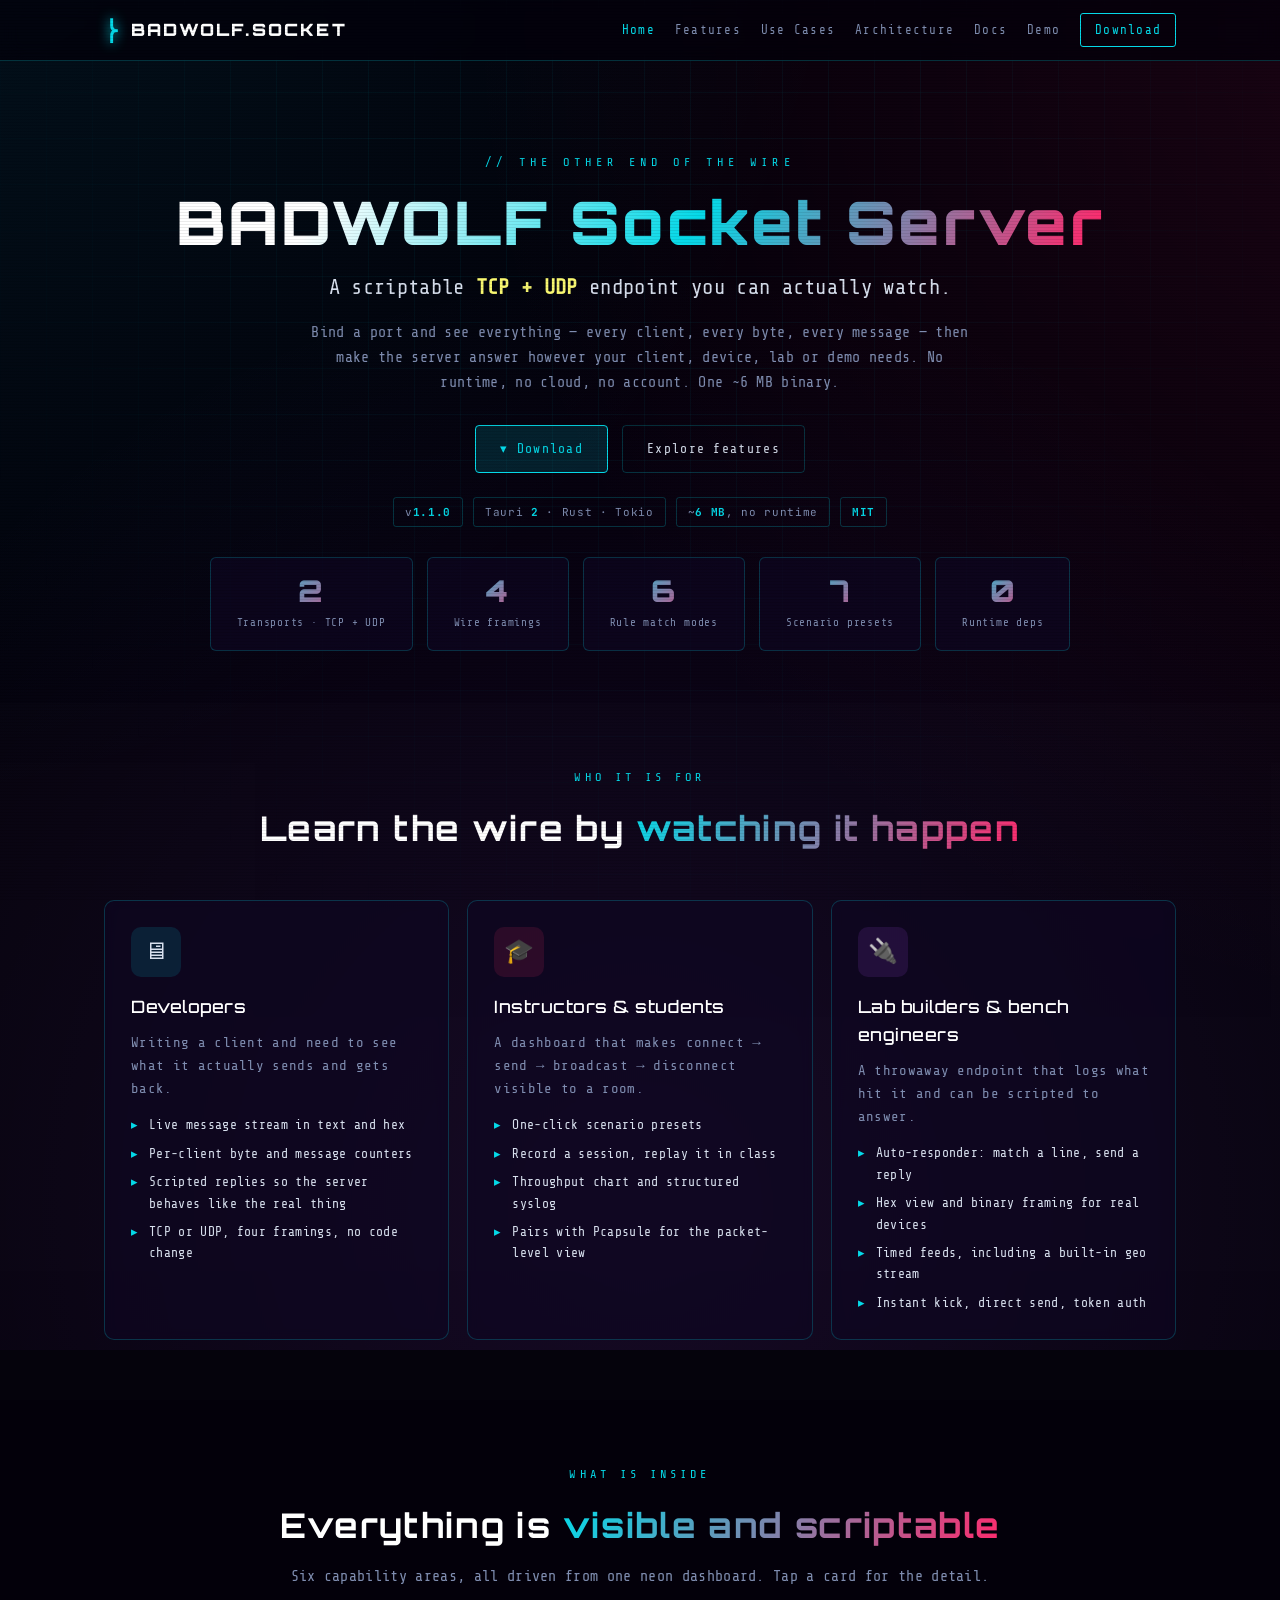
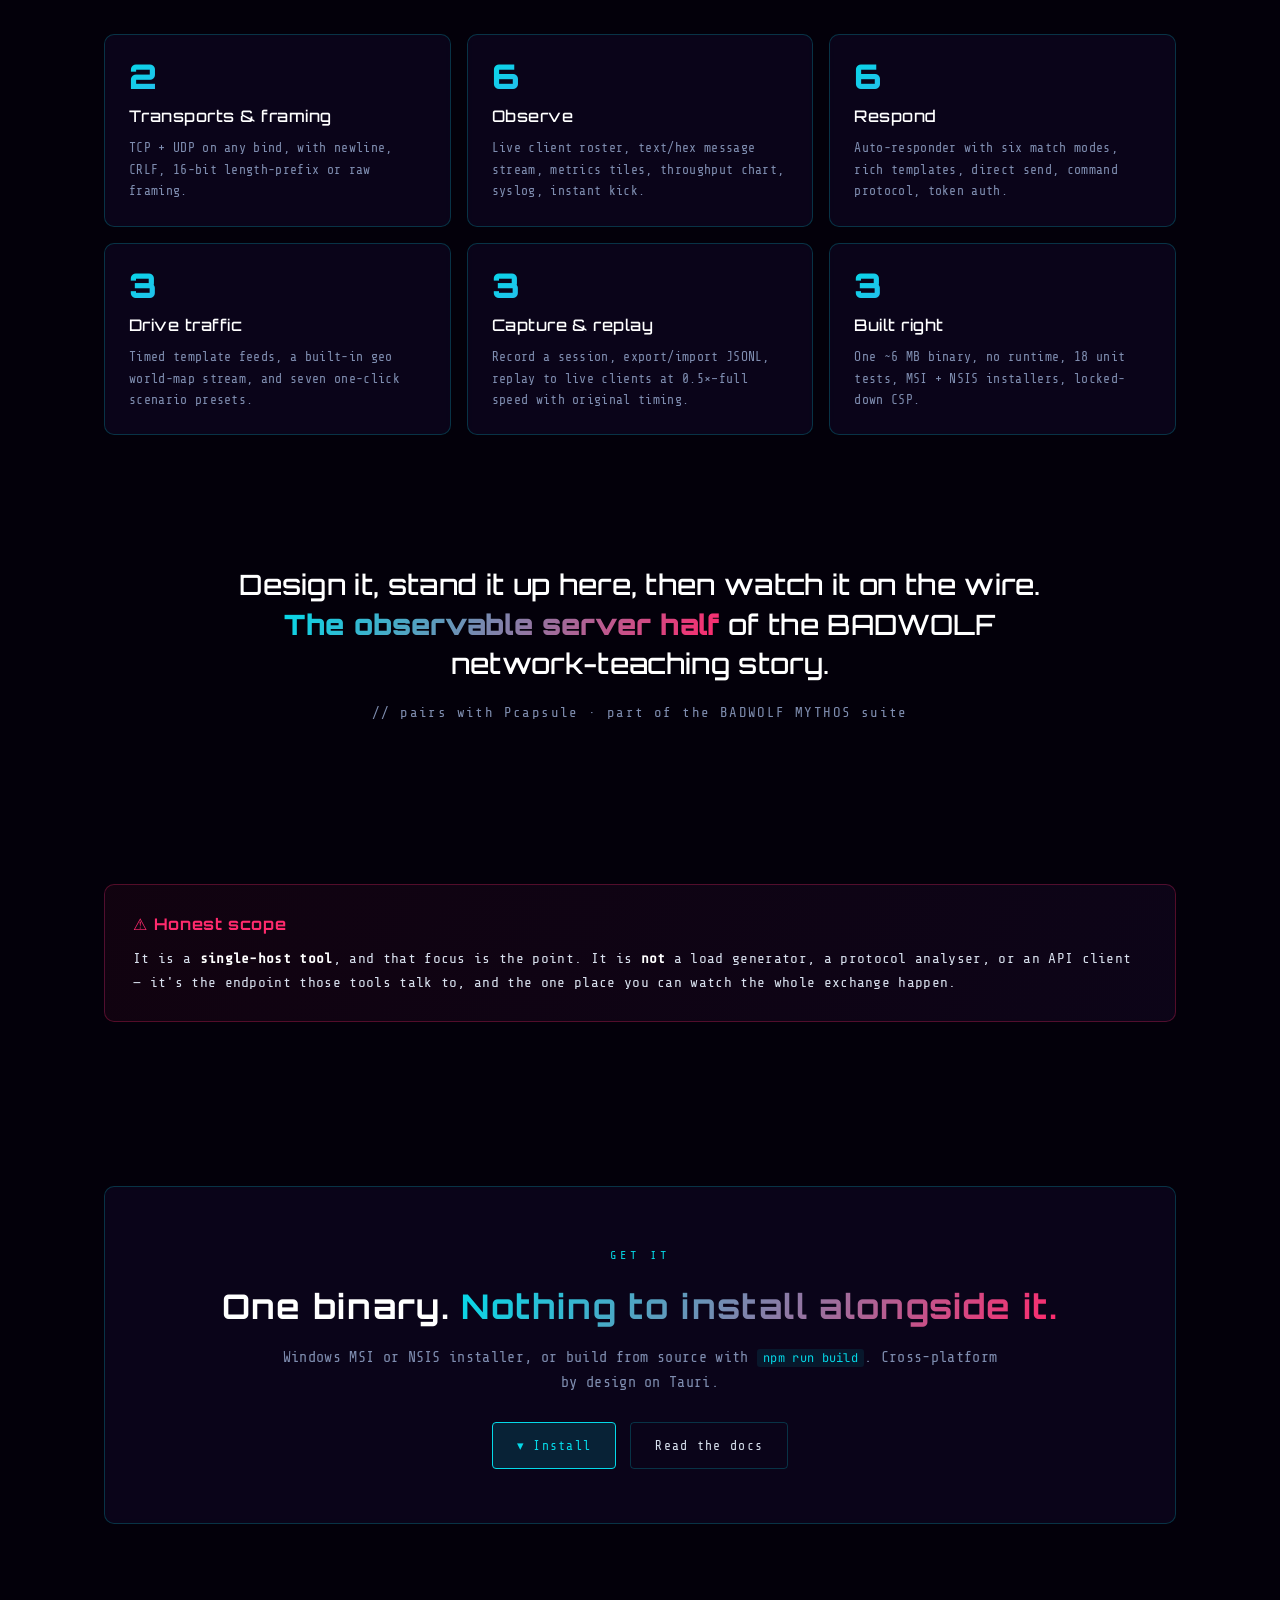
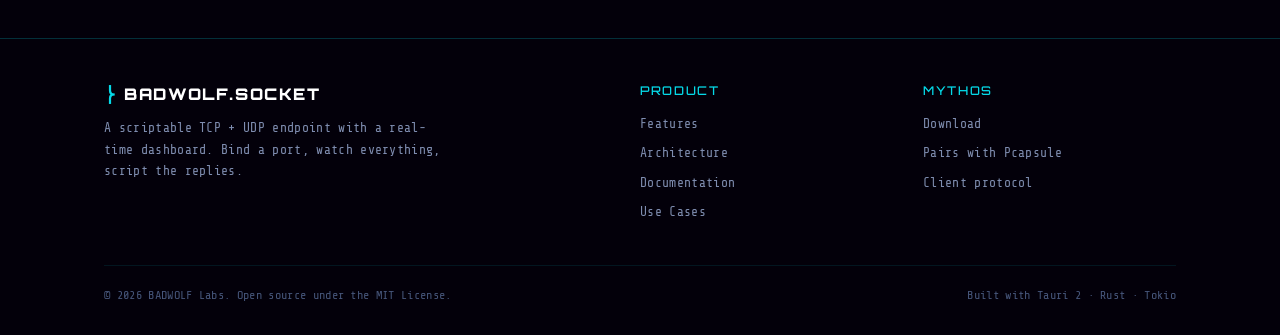
==== index.html @ 60effe46 "docs site — static pages for GitHub Pages HTML + CSS only. No application source, no binaries.  Co-A" ====
<!DOCTYPE html>
<html lang="en">
<head>
<meta charset="UTF-8" />
<meta name="viewport" content="width=device-width, initial-scale=1.0" />
<title>BADWOLF Socket Server — the other end of the wire</title>
<meta name="description" content="A scriptable TCP + UDP endpoint with a real-time cyberpunk dashboard. Auto-responder, feeds, hex, record/replay — one 6 MB binary, no runtime." />
<meta name="theme-color" content="#03000a" />
<link rel="preconnect" href="https://fonts.googleapis.com" />
<link rel="preconnect" href="https://fonts.gstatic.com" crossorigin />
<link href="https://fonts.googleapis.com/css2?family=Orbitron:wght@500;700;900&family=Share+Tech+Mono&family=JetBrains+Mono:wght@400;500;700&display=swap" rel="stylesheet" />
<link rel="stylesheet" href="styles.css" />
</head>
<body>
<div class="bg"></div><div class="grid-bg"></div><div class="scan"></div>

<nav class="nav">
  <div class="nav-inner">
    <a href="index.html" class="nav-brand"><span class="glyph">&#9132;</span> BADWOLF.SOCKET</a>
    <button class="nav-hamburger" aria-label="Menu">&#9776;</button>
    <div class="nav-links">
      <a href="index.html" class="active">Home</a>
      <a href="features.html">Features</a>
      <a href="use-cases.html">Use Cases</a>
      <a href="architecture.html">Architecture</a>
      <a href="docs.html">Docs</a>
      <a href="demo.html">Demo</a>
      <a href="docs.html#download" class="nav-cta">Download</a>
    </div>
  </div>
</nav>

<section class="hero">
  <div class="container">
    <div class="kicker reveal">// the other end of the wire</div>
    <h1 class="reveal reveal-delay-1">BADWOLF Socket Server</h1>
    <p class="hero-tagline reveal reveal-delay-2">A scriptable <b>TCP + UDP</b> endpoint you can actually watch.</p>
    <p class="hero-subtitle reveal reveal-delay-2">Bind a port and see everything — every client, every byte, every message — then make the server answer however your client, device, lab or demo needs. No runtime, no cloud, no account. One ~6&nbsp;MB binary.</p>
    <div class="hero-buttons reveal reveal-delay-3">
      <a href="docs.html#download" class="btn btn-primary">&#9662; Download</a>
      <a href="features.html" class="btn btn-ghost">Explore features</a>
    </div>
    <div class="badges reveal reveal-delay-3">
      <span class="badge">v<b>1.1.0</b></span>
      <span class="badge">Tauri <b>2</b> · Rust · Tokio</span>
      <span class="badge">~<b>6 MB</b>, no runtime</span>
      <span class="badge"><b>MIT</b></span>
    </div>
  </div>
  <div class="container">
    <div class="stats-strip reveal reveal-delay-3">
      <div class="stat"><div class="stat-val">2</div><div class="stat-lbl">Transports · TCP + UDP</div></div>
      <div class="stat"><div class="stat-val">4</div><div class="stat-lbl">Wire framings</div></div>
      <div class="stat"><div class="stat-val">6</div><div class="stat-lbl">Rule match modes</div></div>
      <div class="stat"><div class="stat-val">7</div><div class="stat-lbl">Scenario presets</div></div>
      <div class="stat"><div class="stat-val">0</div><div class="stat-lbl">Runtime deps</div></div>
    </div>
  </div>
</section>

<!-- WHO IT IS FOR -->
<section class="section value-props">
  <div class="container">
    <div class="reveal" style="text-align:center; margin-bottom:44px;">
      <span class="label">Who it is for</span>
      <h2>Learn the wire by <span class="gradient-text">watching it happen</span></h2>
    </div>
    <div class="grid-3">
      <div class="glass feature-card reveal reveal-delay-1">
        <div class="vp-icon" style="background:rgba(5,217,232,0.12);">&#128421;</div>
        <h4>Developers</h4>
        <p>Writing a client and need to see what it actually sends and gets back.</p>
        <ul>
          <li>Live message stream in text and hex</li>
          <li>Per-client byte and message counters</li>
          <li>Scripted replies so the server behaves like the real thing</li>
          <li>TCP or UDP, four framings, no code change</li>
        </ul>
      </div>
      <div class="glass feature-card reveal reveal-delay-2">
        <div class="vp-icon" style="background:rgba(255,42,109,0.12);">&#127891;</div>
        <h4>Instructors &amp; students</h4>
        <p>A dashboard that makes connect &rarr; send &rarr; broadcast &rarr; disconnect visible to a room.</p>
        <ul>
          <li>One-click scenario presets</li>
          <li>Record a session, replay it in class</li>
          <li>Throughput chart and structured syslog</li>
          <li>Pairs with Pcapsule for the packet-level view</li>
        </ul>
      </div>
      <div class="glass feature-card reveal reveal-delay-3">
        <div class="vp-icon" style="background:rgba(177,74,255,0.12);">&#128268;</div>
        <h4>Lab builders &amp; bench engineers</h4>
        <p>A throwaway endpoint that logs what hit it and can be scripted to answer.</p>
        <ul>
          <li>Auto-responder: match a line, send a reply</li>
          <li>Hex view and binary framing for real devices</li>
          <li>Timed feeds, including a built-in geo stream</li>
          <li>Instant kick, direct send, token auth</li>
        </ul>
      </div>
    </div>
  </div>
</section>

<!-- WHAT IS INSIDE -->
<section class="section">
  <div class="container">
    <div class="reveal" style="text-align:center; margin-bottom:44px;">
      <span class="label">What is inside</span>
      <h2>Everything is <span class="gradient-text">visible and scriptable</span></h2>
      <p class="subtitle" style="margin:12px auto 0;">Six capability areas, all driven from one neon dashboard. Tap a card for the detail.</p>
    </div>
    <div class="cat-cards">
      <a href="features.html#listen" class="glass cat-card reveal reveal-delay-1">
        <div class="cat-count">2</div><h4>Transports &amp; framing</h4>
        <p>TCP + UDP on any bind, with newline, CRLF, 16-bit length-prefix or raw framing.</p>
      </a>
      <a href="features.html#see" class="glass cat-card reveal reveal-delay-2">
        <div class="cat-count">6</div><h4>Observe</h4>
        <p>Live client roster, text/hex message stream, metrics tiles, throughput chart, syslog, instant kick.</p>
      </a>
      <a href="features.html#answer" class="glass cat-card reveal reveal-delay-3">
        <div class="cat-count">6</div><h4>Respond</h4>
        <p>Auto-responder with six match modes, rich templates, direct send, command protocol, token auth.</p>
      </a>
      <a href="features.html#drive" class="glass cat-card reveal reveal-delay-1">
        <div class="cat-count">3</div><h4>Drive traffic</h4>
        <p>Timed template feeds, a built-in geo world-map stream, and seven one-click scenario presets.</p>
      </a>
      <a href="features.html#capture" class="glass cat-card reveal reveal-delay-2">
        <div class="cat-count">3</div><h4>Capture &amp; replay</h4>
        <p>Record a session, export/import JSONL, replay to live clients at 0.5&times;&ndash;full speed with original timing.</p>
      </a>
      <a href="features.html#built" class="glass cat-card reveal reveal-delay-3">
        <div class="cat-count">3</div><h4>Built right</h4>
        <p>One ~6 MB binary, no runtime, 18 unit tests, MSI + NSIS installers, locked-down CSP.</p>
      </a>
    </div>
  </div>
</section>

<!-- POSITIONING -->
<section class="quote-section">
  <div class="container">
    <blockquote class="reveal">Design it, stand it up here, then watch it on the wire.
      <span class="gradient-text">The observable server half</span> of the BADWOLF network-teaching story.</blockquote>
    <cite class="reveal reveal-delay-1">// pairs with Pcapsule &middot; part of the BADWOLF MYTHOS suite</cite>
  </div>
</section>

<!-- HONEST SCOPE -->
<section class="section">
  <div class="container">
    <div class="callout reveal">
      <h3>&#9888; Honest scope</h3>
      <p>It is a <b>single-host tool</b>, and that focus is the point. It is <b>not</b> a load generator,
      a protocol analyser, or an API client — it's the endpoint those tools talk to, and the one place
      you can watch the whole exchange happen.</p>
    </div>
  </div>
</section>

<!-- CTA -->
<section class="cta-section" id="download">
  <div class="container">
    <div class="glass reveal">
      <span class="label">Get it</span>
      <h2>One binary. <span class="gradient-text">Nothing to install alongside it.</span></h2>
      <p class="subtitle" style="margin:12px auto 0;">Windows MSI or NSIS installer, or build from source with <code>npm run build</code>. Cross-platform by design on Tauri.</p>
      <div class="cta-buttons">
        <a href="docs.html#download" class="btn btn-primary">&#9662; Install</a>
        <a href="docs.html" class="btn btn-ghost">Read the docs</a>
      </div>
    </div>
  </div>
</section>

<footer class="footer">
  <div class="container">
    <div class="footer-grid">
      <div class="footer-brand">
        <div class="logo"><span class="glyph">&#9132;</span> BADWOLF.SOCKET</div>
        <p>A scriptable TCP + UDP endpoint with a real-time dashboard. Bind a port, watch everything, script the replies.</p>
      </div>
      <div class="footer-col">
        <h5>Product</h5>
        <a href="features.html">Features</a>
        <a href="architecture.html">Architecture</a>
        <a href="docs.html">Documentation</a>
        <a href="use-cases.html">Use Cases</a>
      </div>
      <div class="footer-col">
        <h5>MYTHOS</h5>
        <a href="docs.html#download">Download</a>
        <a href="use-cases.html">Pairs with Pcapsule</a>
        <a href="docs.html#protocol">Client protocol</a>
      </div>
    </div>
    <div class="footer-bottom">
      <span>&copy; 2026 BADWOLF Labs. Open source under the MIT License.</span>
      <span>Built with Tauri 2 &middot; Rust &middot; Tokio</span>
    </div>
  </div>
</footer>

<script>
  const io = new IntersectionObserver((es) => es.forEach((e) => { if (e.isIntersecting) { e.target.classList.add("in"); io.unobserve(e.target); } }), { threshold: 0.12 });
  document.querySelectorAll(".reveal").forEach((el) => io.observe(el));
  document.querySelector(".nav-hamburger")?.addEventListener("click", () => document.querySelector(".nav-links").classList.toggle("open"));
</script>
</body>
</html>
---- styles.css ----
/* ============================================================
   BADWOLF // SOCKET SERVER — docs site theme
   Shared by index / features / use-cases / architecture / docs
   ============================================================ */

:root {
  --bg-0: #03000a; --bg-1: #06010f; --bg-2: #0a0418; --bg-3: #11082a;
  --card: rgba(14, 7, 34, 0.66); --card-2: rgba(18, 9, 44, 0.9);
  --line: rgba(5, 217, 232, 0.22);
  --cyan: #05d9e8; --pink: #ff2a6d; --violet: #b14aff; --lime: #00ff9f;
  --yellow: #f9f871; --amber: #ff9b00;
  --text: #d8e0ee; --bright: #ffffff; --dim: #7f8db0; --faint: #46557a;
  --sans: "Orbitron", system-ui, sans-serif;
  --mono: "Share Tech Mono", monospace;
  --code: "JetBrains Mono", monospace;
}
* { box-sizing: border-box; margin: 0; padding: 0; }
html { scroll-behavior: smooth; }
body {
  font-family: var(--mono); background: var(--bg-0); color: var(--text);
  line-height: 1.65; letter-spacing: 0.02em; overflow-x: hidden;
  -webkit-font-smoothing: antialiased;
}
a { color: inherit; }

/* backdrop */
.bg { position: fixed; inset: 0; z-index: -2; }
.bg::before { content: ""; position: absolute; inset: -50%;
  background:
    radial-gradient(circle at 18% 12%, rgba(5,217,232,0.10), transparent 40%),
    radial-gradient(circle at 82% 26%, rgba(255,42,109,0.10), transparent 40%),
    radial-gradient(circle at 50% 92%, rgba(177,74,255,0.10), transparent 45%); }
.grid-bg { position: fixed; inset: 0; z-index: -1; pointer-events: none;
  background-image:
    linear-gradient(rgba(5,217,232,0.05) 1px, transparent 1px),
    linear-gradient(90deg, rgba(5,217,232,0.05) 1px, transparent 1px);
  background-size: 46px 46px;
  mask-image: radial-gradient(ellipse at 50% 0%, #000 30%, transparent 82%); }
.scan { position: fixed; inset: 0; z-index: 999; pointer-events: none; opacity: 0.5;
  background: repeating-linear-gradient(0deg, rgba(0,0,0,0.16) 0 1px, transparent 1px 3px); }

.container { max-width: 1120px; margin: 0 auto; padding: 0 24px; }

/* nav */
.nav { position: sticky; top: 0; z-index: 50; backdrop-filter: blur(10px);
  background: rgba(3,0,10,0.72); border-bottom: 1px solid var(--line); }
.nav-inner { display: flex; align-items: center; justify-content: space-between; height: 60px; max-width: 1120px; margin: 0 auto; padding: 0 24px; }
.nav-brand { font-family: var(--sans); font-weight: 900; font-size: 17px; letter-spacing: 0.13em;
  color: #fff; text-decoration: none; display: flex; align-items: center; gap: 9px; }
.nav-brand .glyph { color: var(--cyan); text-shadow: 0 0 12px var(--cyan); font-size: 21px; }
.nav-links { display: flex; align-items: center; gap: 20px; }
.nav-links a { color: var(--dim); text-decoration: none; font-size: 12.5px; letter-spacing: 0.1em; transition: color .15s; }
.nav-links a:hover, .nav-links a.active { color: var(--cyan); }
.nav-cta { border: 1px solid var(--cyan); border-radius: 3px; padding: 6px 14px; color: var(--cyan) !important; }
.nav-cta:hover { background: rgba(5,217,232,0.14); box-shadow: 0 0 14px rgba(5,217,232,0.3); }
.nav-hamburger { display: none; background: none; border: none; color: var(--cyan); font-size: 22px; cursor: pointer; }

/* headings */
h1 { font-family: var(--sans); font-weight: 900; letter-spacing: 0.04em; line-height: 1.06; color: #fff; }
h2 { font-family: var(--sans); font-weight: 700; letter-spacing: 0.04em; font-size: clamp(24px, 3.6vw, 34px); color: #fff; }
h3 { font-family: var(--sans); font-weight: 700; letter-spacing: 0.04em; font-size: 19px; color: #fff; }
h4 { font-family: var(--sans); font-weight: 500; letter-spacing: 0.03em; color: #fff; }
.gradient-text { background: linear-gradient(120deg, var(--cyan), var(--pink));
  -webkit-background-clip: text; -webkit-text-fill-color: transparent; background-clip: text; }
.label { display: inline-block; color: var(--cyan); font-size: 12px; letter-spacing: 0.34em; text-transform: uppercase; margin-bottom: 12px; }
.subtitle { color: var(--dim); font-size: 15px; max-width: 720px; }

/* hero */
.hero { text-align: center; padding: 92px 0 46px; }
.hero .kicker { color: var(--cyan); font-size: 12px; letter-spacing: 0.42em; text-transform: uppercase; }
.hero h1 { font-size: clamp(34px, 6vw, 60px); margin: 18px 0 16px;
  background: linear-gradient(120deg, #fff 20%, var(--cyan) 55%, var(--pink) 92%);
  -webkit-background-clip: text; -webkit-text-fill-color: transparent; background-clip: text; }
.hero-tagline { font-size: clamp(17px, 2.4vw, 21px); color: var(--text); max-width: 760px; margin: 0 auto; }
.hero-tagline b { color: var(--yellow); }
.hero-subtitle { color: var(--dim); font-size: 15px; max-width: 680px; margin: 16px auto 0; }
.hero-buttons { display: flex; gap: 14px; justify-content: center; flex-wrap: wrap; margin-top: 30px; }

/* buttons */
.btn { font-family: var(--mono); font-size: 13px; letter-spacing: 0.1em; text-decoration: none;
  padding: 12px 24px; border-radius: 4px; border: 1px solid transparent; cursor: pointer; transition: all .15s; display: inline-block; }
.btn-primary { background: rgba(5,217,232,0.14); border-color: var(--cyan); color: var(--cyan); }
.btn-primary:hover { background: rgba(5,217,232,0.24); box-shadow: 0 0 18px rgba(5,217,232,0.35); }
.btn-ghost { border-color: var(--line); color: var(--text); }
.btn-ghost:hover { border-color: var(--pink); color: var(--pink); }

/* badges */
.badges { display: flex; gap: 10px; justify-content: center; flex-wrap: wrap; margin-top: 24px; }
.badge { font-family: var(--code); font-size: 11px; letter-spacing: 0.06em; color: var(--dim);
  border: 1px solid var(--line); border-radius: 3px; padding: 5px 11px; }
.badge b { color: var(--cyan); font-weight: 700; }

/* stats strip */
.stats-strip { display: flex; flex-wrap: wrap; gap: 14px; justify-content: center; margin: 30px 0 6px; }
.stat { background: var(--card); border: 1px solid var(--line); border-radius: 6px; padding: 18px 26px; text-align: center; min-width: 130px; }
.stat-val { font-family: var(--sans); font-weight: 900; font-size: 30px; line-height: 1;
  background: linear-gradient(135deg, var(--cyan), var(--pink));
  -webkit-background-clip: text; -webkit-text-fill-color: transparent; background-clip: text; }
.stat-lbl { font-size: 11px; color: var(--dim); margin-top: 8px; letter-spacing: 0.07em; }

/* sections */
.section { padding: 60px 0; }
.section-sm { padding: 30px 0; }
.section:nth-of-type(even) { background: rgba(255,255,255,0.012); }

/* glass card */
.glass { background: var(--card); border: 1px solid var(--line); border-radius: 10px; backdrop-filter: blur(6px); }

/* grids */
.grid-3 { display: grid; grid-template-columns: repeat(auto-fit, minmax(280px, 1fr)); gap: 18px; }
.grid-2 { display: grid; grid-template-columns: repeat(auto-fit, minmax(320px, 1fr)); gap: 18px; }

.feature-card { padding: 26px; transition: transform .18s, border-color .18s, box-shadow .18s; }
.feature-card:hover { transform: translateY(-3px); border-color: var(--cyan); box-shadow: 0 10px 34px rgba(5,217,232,0.12); }
.feature-card h4 { font-size: 17px; margin-bottom: 10px; }
.feature-card p { color: var(--dim); font-size: 14px; }
.feature-card ul { list-style: none; margin-top: 14px; display: flex; flex-direction: column; gap: 7px; }
.feature-card li { color: var(--text); font-size: 13px; padding-left: 18px; position: relative; }
.feature-card li::before { content: "▸"; color: var(--cyan); position: absolute; left: 0; }
.vp-icon { width: 50px; height: 50px; border-radius: 10px; display: flex; align-items: center; justify-content: center; font-size: 24px; margin-bottom: 16px; }

/* category cards */
.cat-cards { display: grid; grid-template-columns: repeat(auto-fill, minmax(300px, 1fr)); gap: 16px; }
.cat-card { padding: 24px; text-decoration: none; display: block; transition: transform .18s, border-color .18s, box-shadow .18s; }
.cat-card:hover { transform: translateY(-3px); border-color: var(--cyan); box-shadow: 0 10px 34px rgba(5,217,232,0.12); }
.cat-count { font-family: var(--sans); font-weight: 900; font-size: 34px; line-height: 1;
  background: linear-gradient(135deg, var(--cyan), var(--violet));
  -webkit-background-clip: text; -webkit-text-fill-color: transparent; background-clip: text; margin-bottom: 10px; }
.cat-card h4 { font-size: 16px; margin-bottom: 8px; }
.cat-card p { color: var(--dim); font-size: 13px; }

/* feature page: accented cards */
.feat-grid { display: grid; grid-template-columns: repeat(auto-fill, minmax(300px, 1fr)); gap: 16px; }
.feat-card { padding: 22px; position: relative; overflow: hidden; transition: transform .18s, border-color .18s, box-shadow .18s; }
.feat-card::before { content: ""; position: absolute; left: 0; top: 0; bottom: 0; width: 3px; background: var(--accent, var(--cyan)); opacity: .85; }
.feat-card:hover { transform: translateY(-3px); border-color: var(--accent, var(--cyan)); box-shadow: 0 8px 30px rgba(5,217,232,0.12); }
.feat-card .ic { font-size: 24px; display: block; margin-bottom: 12px; color: var(--accent, var(--cyan)); }
.feat-card h4 { font-size: 15px; margin-bottom: 8px; }
.feat-card p { color: var(--dim); font-size: 13px; }
.c-cyan { --accent: var(--cyan); } .c-pink { --accent: var(--pink); } .c-violet { --accent: var(--violet); }
.c-lime { --accent: var(--lime); } .c-amber { --accent: var(--amber); } .c-yellow { --accent: var(--yellow); }

/* code + inline */
code { font-family: var(--code); font-size: 12px; color: var(--cyan); background: rgba(5,217,232,0.09); padding: 1px 6px; border-radius: 3px; }
pre { background: var(--bg-1); border: 1px solid var(--line); border-radius: 8px; padding: 18px 20px; overflow-x: auto; margin: 14px 0; }
pre code { background: none; color: var(--text); padding: 0; font-size: 12.5px; line-height: 1.7; }
.cat-header { margin-bottom: 34px; }

/* tables */
table { width: 100%; border-collapse: collapse; margin: 14px 0; font-size: 13px; }
th, td { text-align: left; padding: 10px 12px; border-bottom: 1px solid rgba(5,217,232,0.14); }
th { color: var(--cyan); font-weight: 700; letter-spacing: 0.06em; }
td code { font-size: 11.5px; }

/* quote / positioning */
.quote-section { padding: 70px 0; text-align: center; }
.quote-section blockquote { font-family: var(--sans); font-weight: 500; font-size: clamp(20px, 3vw, 28px);
  line-height: 1.4; max-width: 860px; margin: 0 auto; color: #fff; }
.quote-section blockquote .gradient-text { font-weight: 900; }
.quote-section cite { display: block; margin-top: 18px; color: var(--dim); font-size: 14px; font-style: normal; letter-spacing: 0.1em; }

/* callout */
.callout { border-radius: 10px; padding: 26px 28px; margin: 30px 0;
  background: linear-gradient(120deg, rgba(255,42,109,0.06), rgba(177,74,255,0.06)); border: 1px solid rgba(255,42,109,0.28); }
.callout h3 { color: var(--pink); font-size: 16px; margin-bottom: 10px; }
.callout p { color: var(--text); font-size: 14.5px; }
.callout p b { color: #fff; }

/* CTA */
.cta-section { padding: 74px 0; text-align: center; }
.cta-section .glass { padding: 54px 30px; }
.cta-buttons { display: flex; gap: 14px; justify-content: center; flex-wrap: wrap; margin-top: 26px; }

/* steps */
.steps { counter-reset: step; display: flex; flex-direction: column; gap: 14px; }
.step { display: flex; gap: 16px; align-items: flex-start; }
.step::before { counter-increment: step; content: counter(step); flex-shrink: 0;
  width: 32px; height: 32px; border-radius: 50%; border: 1px solid var(--cyan); color: var(--cyan);
  display: flex; align-items: center; justify-content: center; font-family: var(--sans); font-weight: 700; font-size: 14px; }
.step div h4 { font-size: 15px; margin-bottom: 4px; }
.step div p { color: var(--dim); font-size: 13.5px; }

/* footer */
.footer { border-top: 1px solid var(--line); margin-top: 40px; padding: 42px 0 30px; }
.footer-grid { display: grid; grid-template-columns: 2fr 1fr 1fr; gap: 30px; }
.footer-brand .logo { font-family: var(--sans); font-weight: 900; color: #fff; font-size: 16px; letter-spacing: 0.1em; margin-bottom: 10px; }
.footer-brand .logo .glyph { color: var(--cyan); }
.footer-brand p { color: var(--dim); font-size: 13px; max-width: 340px; }
.footer-col h5 { font-family: var(--sans); font-weight: 500; color: var(--cyan); font-size: 12px; letter-spacing: 0.14em; text-transform: uppercase; margin-bottom: 12px; }
.footer-col a { display: block; color: var(--dim); text-decoration: none; font-size: 13px; margin-bottom: 8px; transition: color .15s; }
.footer-col a:hover { color: var(--cyan); }
.footer-bottom { display: flex; justify-content: space-between; flex-wrap: wrap; gap: 10px;
  margin-top: 34px; padding-top: 20px; border-top: 1px solid rgba(5,217,232,0.1); color: var(--faint); font-size: 12px; }

/* reveal */
.reveal { opacity: 0; transform: translateY(18px); transition: opacity .5s ease, transform .5s ease; }
.reveal.in { opacity: 1; transform: none; }
.reveal-delay-1 { transition-delay: .06s; } .reveal-delay-2 { transition-delay: .12s; } .reveal-delay-3 { transition-delay: .18s; }

@media (max-width: 760px) {
  .nav-links { display: none; }
  .footer-grid { grid-template-columns: 1fr; }
  .grid-3, .grid-2, .cat-cards, .feat-grid { grid-template-columns: 1fr; }
}
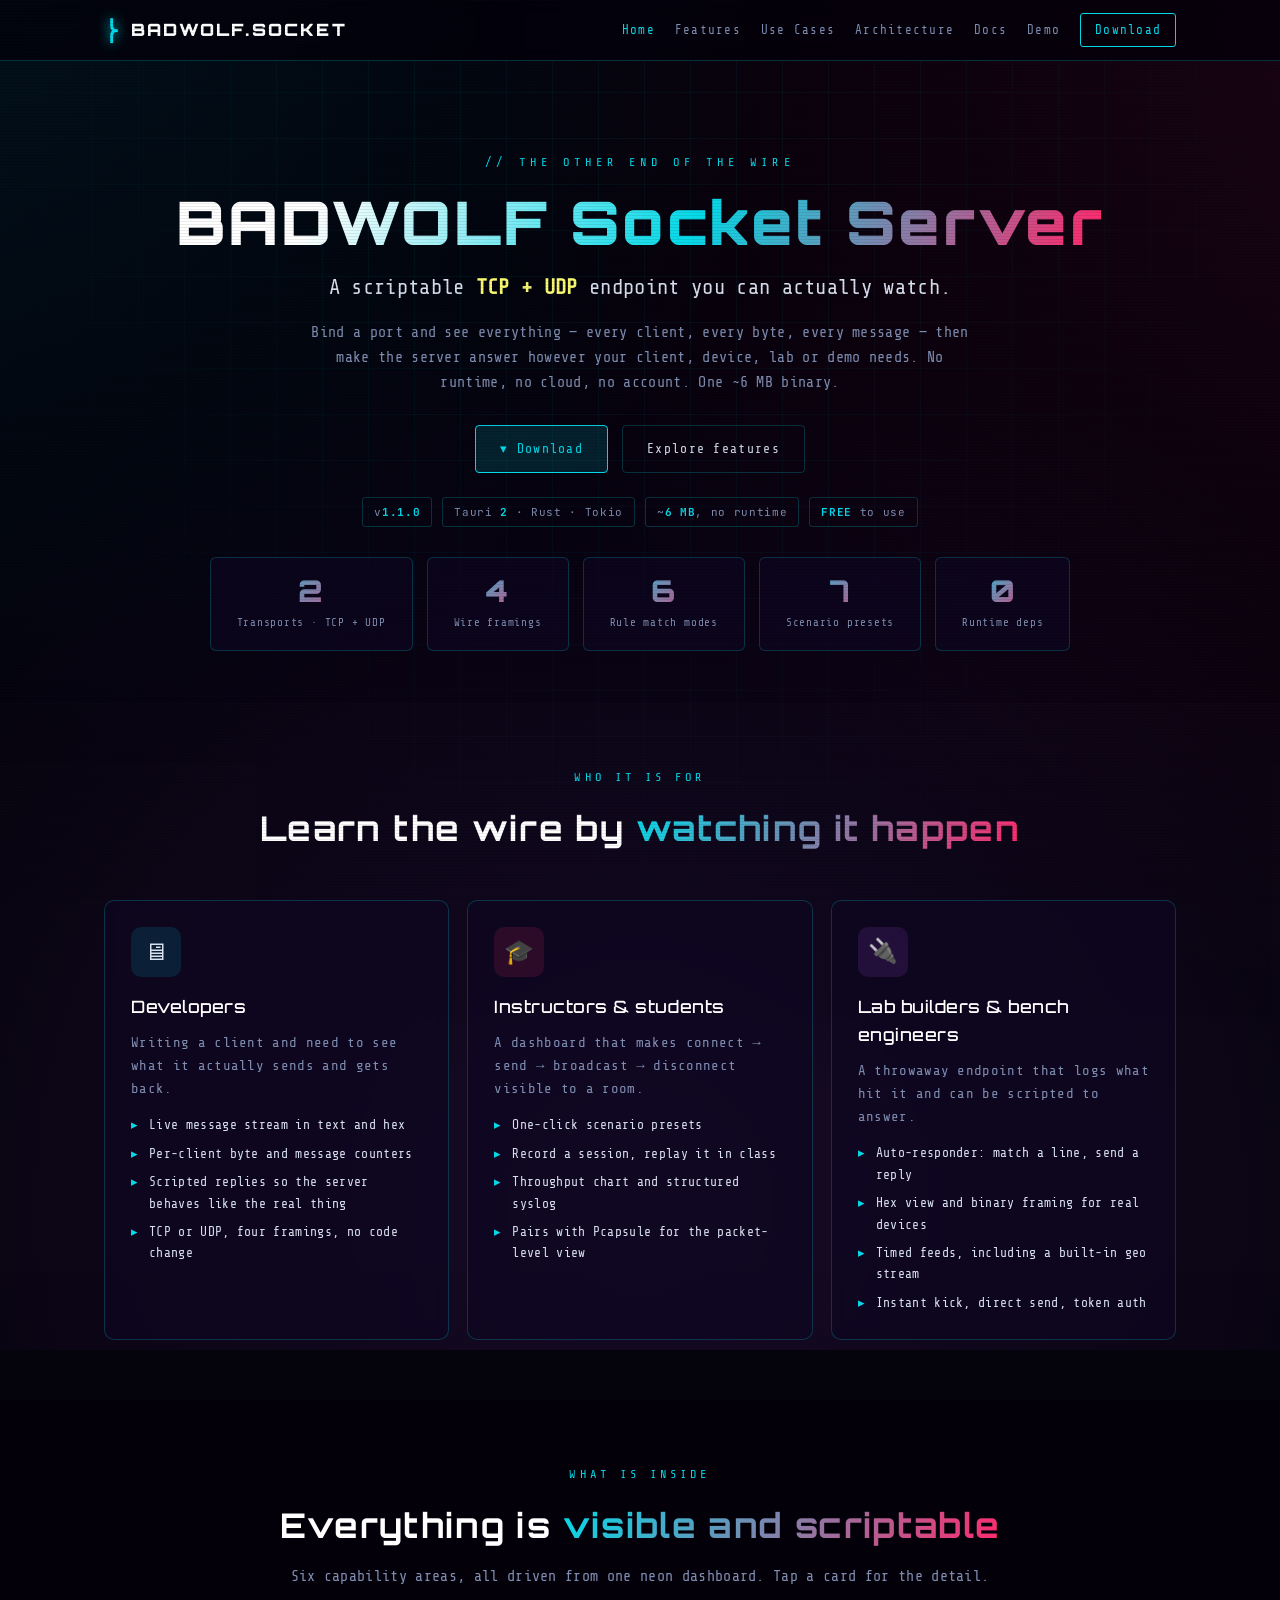
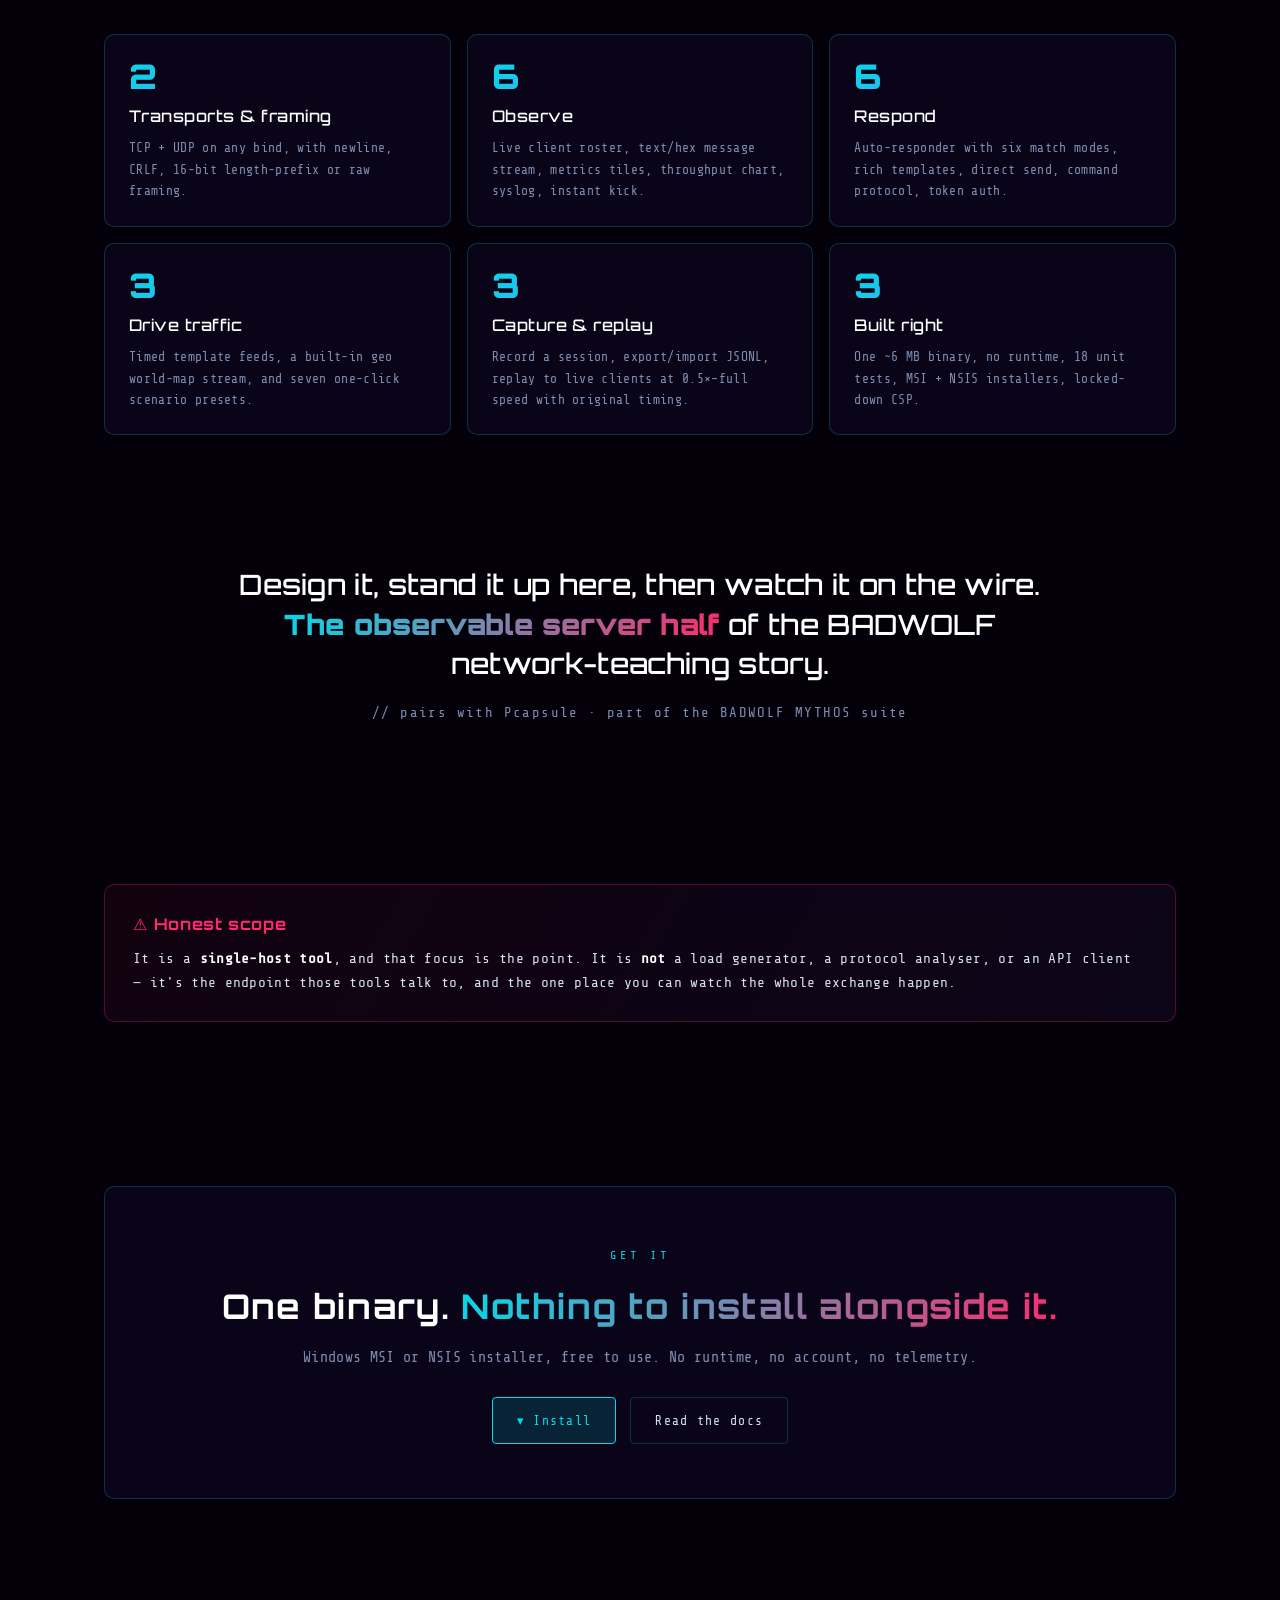
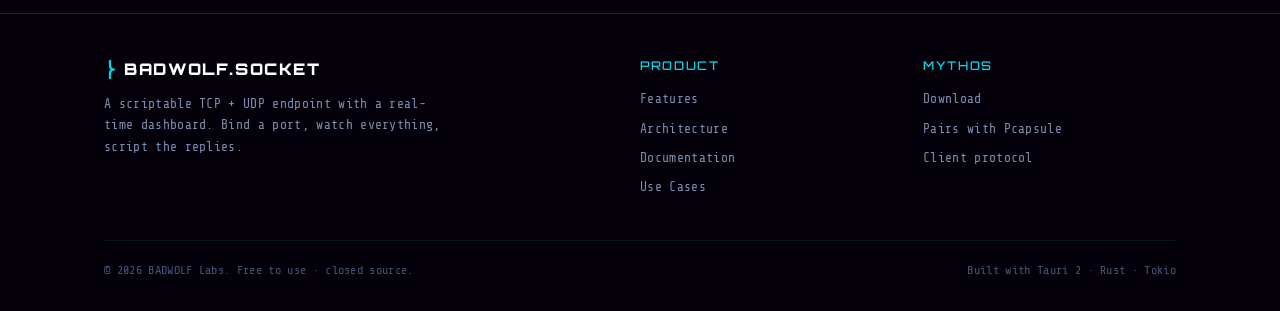
==== commit 58c35e76: "docs: free to use (closed source); download from GitHub Releases; probe.py from the release Co-Autho" ====
--- a/index.html
+++ b/index.html
@@ -44,7 +44,7 @@
       <span class="badge">v<b>1.1.0</b></span>
       <span class="badge">Tauri <b>2</b> · Rust · Tokio</span>
       <span class="badge">~<b>6 MB</b>, no runtime</span>
-      <span class="badge"><b>MIT</b></span>
+      <span class="badge"><b>FREE</b> to use</span>
     </div>
   </div>
   <div class="container">
@@ -167,7 +167,7 @@
     <div class="glass reveal">
       <span class="label">Get it</span>
       <h2>One binary. <span class="gradient-text">Nothing to install alongside it.</span></h2>
-      <p class="subtitle" style="margin:12px auto 0;">Windows MSI or NSIS installer, or build from source with <code>npm run build</code>. Cross-platform by design on Tauri.</p>
+      <p class="subtitle" style="margin:12px auto 0;">Windows MSI or NSIS installer, free to use. No runtime, no account, no telemetry.</p>
       <div class="cta-buttons">
         <a href="docs.html#download" class="btn btn-primary">&#9662; Install</a>
         <a href="docs.html" class="btn btn-ghost">Read the docs</a>
@@ -198,7 +198,7 @@
       </div>
     </div>
     <div class="footer-bottom">
-      <span>&copy; 2026 BADWOLF Labs. Open source under the MIT License.</span>
+      <span>&copy; 2026 BADWOLF Labs. Free to use &middot; closed source.</span>
       <span>Built with Tauri 2 &middot; Rust &middot; Tokio</span>
     </div>
   </div>
